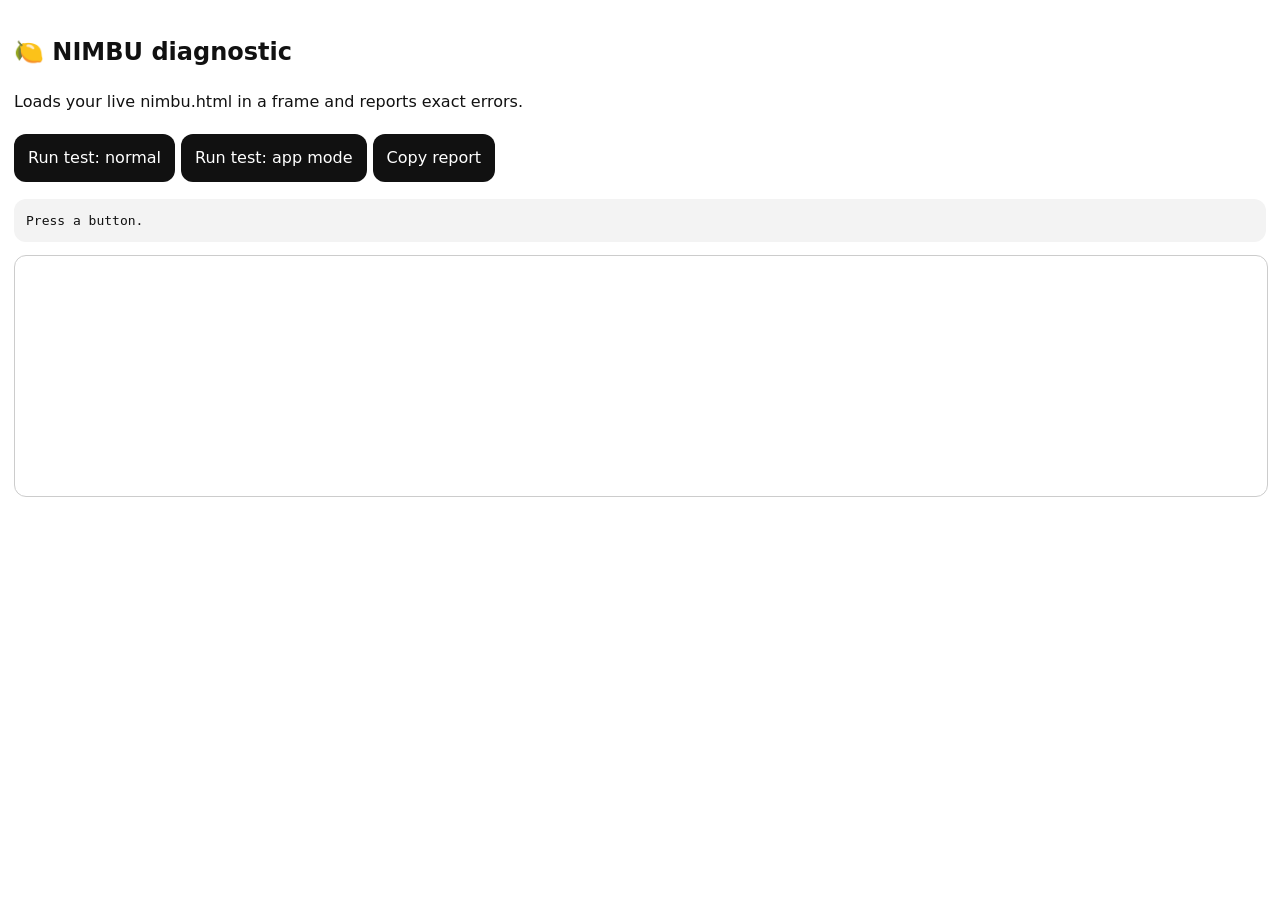
==== diag.html @ 6d05813f "Create diag.html" ====
<!doctype html>
<html lang="en"><head><meta charset="utf-8">
<meta name="viewport" content="width=device-width,initial-scale=1">
<title>NIMBU diagnostic</title>
<style>
body{font:16px/1.5 system-ui,sans-serif;margin:0;padding:14px;background:#fff;color:#111}
button{font:inherit;padding:12px 14px;border:0;border-radius:12px;background:#111;color:#fff;margin:4px 6px 4px 0}
pre{background:#f3f3f3;border-radius:12px;padding:12px;white-space:pre-wrap;word-break:break-word;font-size:13px}
iframe{width:100%;height:240px;border:1px solid #ccc;border-radius:12px;background:#fff}
</style></head><body>
<h2>🍋 NIMBU diagnostic</h2>
<p>Loads your live nimbu.html in a frame and reports exact errors.</p>
<button id="n">Run test: normal</button><button id="a">Run test: app mode</button><button id="c">Copy report</button>
<pre id="out">Press a button.</pre>
<iframe id="f" title="test"></iframe>
<script>
var out=document.getElementById("out"),f=document.getElementById("f"),lines=[];
function log(t){lines.push(t);out.textContent=lines.join("\n");}
window.addEventListener("message",function(e){if(e.data&&e.data.nimbuDiag)log("• "+e.data.nimbuDiag);});
function catcher(appMode){
 return '<script>(function(){'+
 (appMode?'document.documentElement.classList.add("is-app");':'')+
 'function s(t){parent.postMessage({nimbuDiag:t},"*")}'+
 'window.addEventListener("error",function(e){var t=e.target;if(t&&t!==window&&(t.src||t.href))s("FILE NOT LOADED: "+(t.src||t.href));else s("JS ERROR: "+e.message+" @ "+String(e.filename||"").split("/").pop()+":"+e.lineno+":"+e.colno)},true);'+
 'window.addEventListener("unhandledrejection",function(e){s("PROMISE ERROR: "+(e.reason&&e.reason.message||e.reason))});'+
 '})();<\/script>';
}
function run(appMode){
 lines=[];log("Running ("+(appMode?"app mode":"normal")+")...");
 fetch("nimbu.html?t="+Date.now(),{cache:"no-store"}).then(function(r){
  log("nimbu.html status: "+r.status);return r.text();
 }).then(function(html){
  var scripts=[],re=/<script[^>]*\ssrc=["']([^"']+)["']/gi,m;
  while((m=re.exec(html)))scripts.push(m[1]);
  log("Script order in nimbu.html:\n  "+scripts.join("\n  "));
  log("Supabase CDN tag: "+/supabase/i.test(scripts.join(" ").replace(/supabase\.js/g,""))+" | supabase.js tag: "+scripts.some(function(x){return /^supabase\.js/.test(x)}));
  var inst=html.replace(/<head[^>]*>/i,function(h){return h+catcher(appMode)});
  f.onload=function(){setTimeout(report,2500)};
  f.srcdoc=inst;
 }).catch(function(e){log("FETCH FAILED: "+e)});
}
function report(){
 try{
  var w=f.contentWindow,d=f.contentDocument,app=d.getElementById("app");
  log("--- after 2.5 seconds ---");
  log("#app content length: "+(app?app.innerHTML.length:"no #app element"));
  log("typeof render: "+typeof w.render+" | NIMBU data: "+!!w.NIMBU+" | tools: "+(w.NIMBU&&w.NIMBU.tools?w.NIMBU.tools.length:"n/a"));
  log("Supabase client: "+!!w.NIMBU_SUPABASE+" | supabase library: "+!!w.supabase);
  log("is-app class: "+d.documentElement.classList.contains("is-app"));
  log("Page text starts: "+(app?app.textContent.trim().slice(0,80):""));
 }catch(e){log("REPORT FAILED: "+e)}
}
document.getElementById("n").onclick=function(){run(false)};
document.getElementById("a").onclick=function(){run(true)};
document.getElementById("c").onclick=function(){navigator.clipboard.writeText(out.textContent).then(function(){alert("Copied")},function(){alert("Copy blocked: select the text manually")})};
</script></body></html>
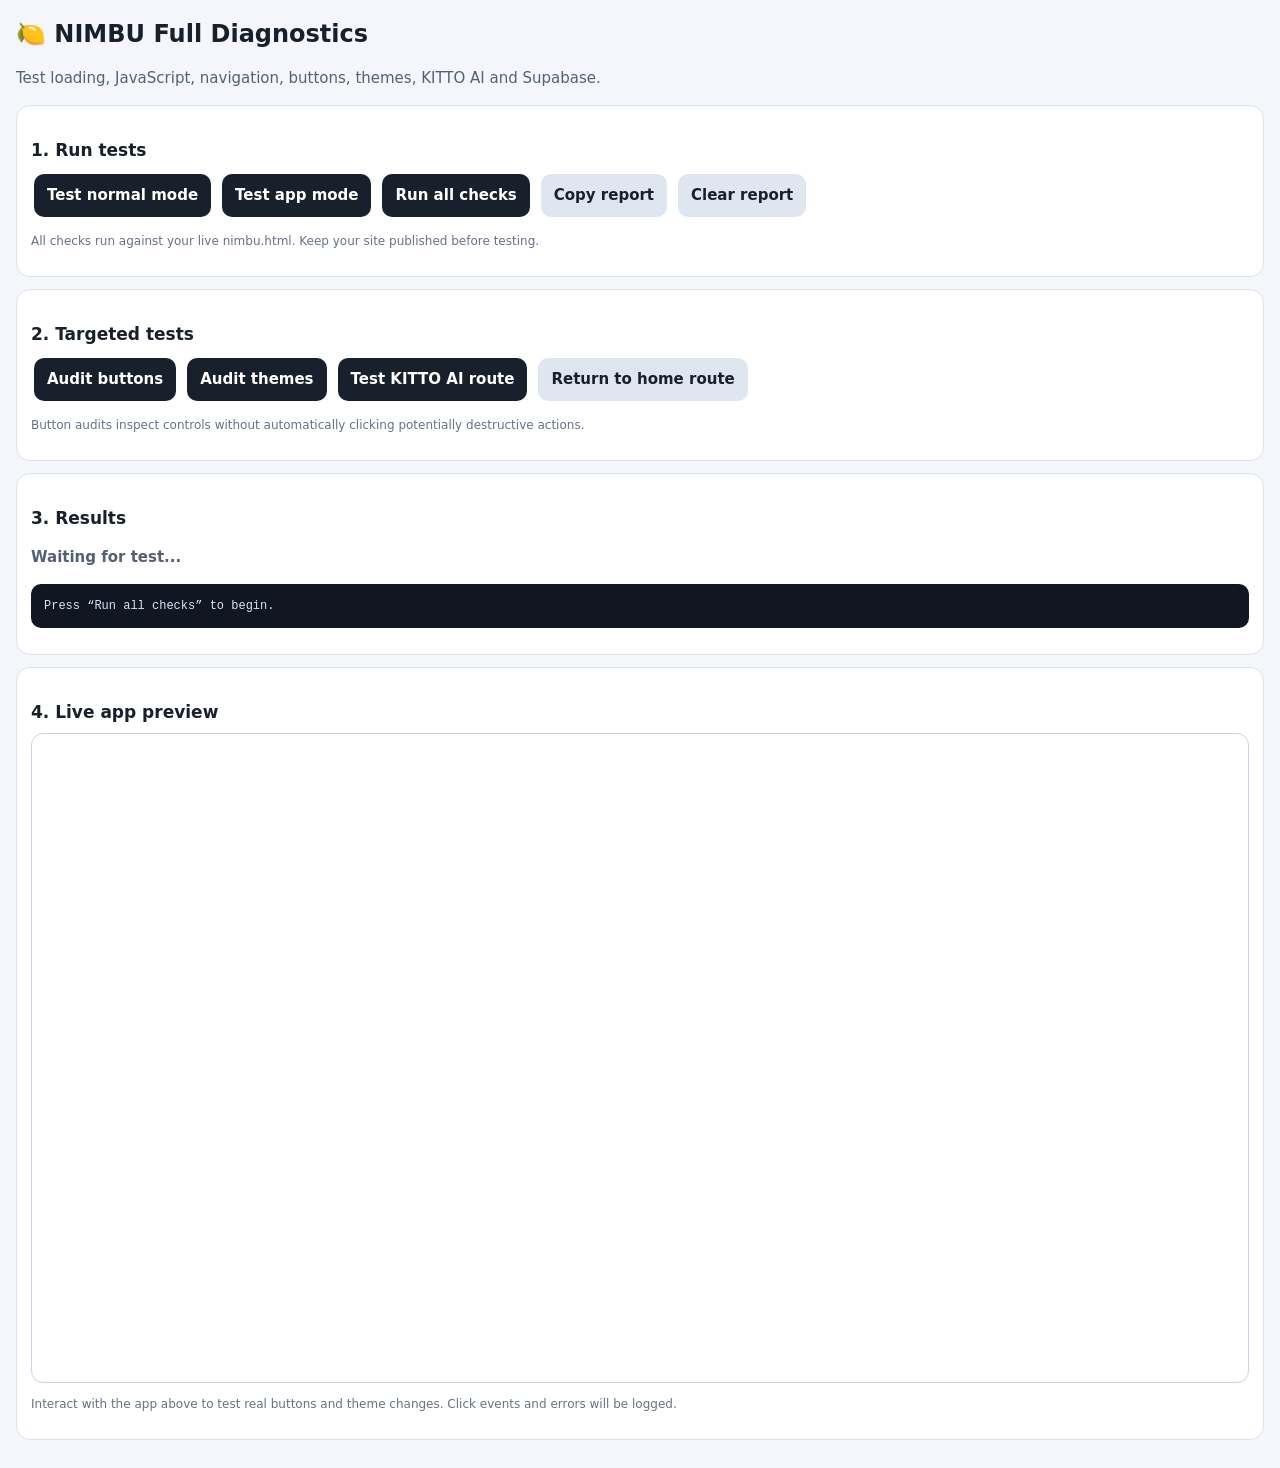
==== commit e4c688fb: "Update diag.html" ====
--- a/diag.html
+++ b/diag.html
@@ -1,56 +1,221 @@
+
 <!doctype html>
-<html lang="en"><head><meta charset="utf-8">
+<html lang="en">
+<head>
+<meta charset="utf-8">
 <meta name="viewport" content="width=device-width,initial-scale=1">
-<title>NIMBU diagnostic</title>
+<title>NIMBU Full Diagnostics</title>
 <style>
-body{font:16px/1.5 system-ui,sans-serif;margin:0;padding:14px;background:#fff;color:#111}
-button{font:inherit;padding:12px 14px;border:0;border-radius:12px;background:#111;color:#fff;margin:4px 6px 4px 0}
-pre{background:#f3f3f3;border-radius:12px;padding:12px;white-space:pre-wrap;word-break:break-word;font-size:13px}
-iframe{width:100%;height:240px;border:1px solid #ccc;border-radius:12px;background:#fff}
-</style></head><body>
-<h2>🍋 NIMBU diagnostic</h2>
-<p>Loads your live nimbu.html in a frame and reports exact errors.</p>
-<button id="n">Run test: normal</button><button id="a">Run test: app mode</button><button id="c">Copy report</button>
-<pre id="out">Press a button.</pre>
-<iframe id="f" title="test"></iframe>
+:root{color-scheme:light}
+*{box-sizing:border-box}
+body{font:15px/1.5 system-ui,sans-serif;margin:0;padding:16px;background:#f4f6fb;color:#18202b}
+h1{font-size:24px;margin:0}
+h2{font-size:17px;margin:18px 0 8px}
+p{color:#536174}
+button{font:inherit;font-weight:600;padding:10px 13px;border:0;border-radius:10px;background:#18202b;color:white;margin:3px;cursor:pointer}
+button.secondary{background:#e0e6ef;color:#18202b}
+button:disabled{opacity:.5}
+.card{background:white;border:1px solid #dce2eb;border-radius:14px;padding:14px;margin:12px 0}
+.actions{display:flex;flex-wrap:wrap;gap:5px}
+pre{white-space:pre-wrap;overflow-wrap:anywhere;background:#101722;color:#d9e5f4;padding:13px;border-radius:10px;font-size:12px;max-height:440px;overflow:auto}
+.status{font-weight:700}
+.pass{color:#16834a}.warn{color:#9a6500}.fail{color:#c32d3b}
+iframe{display:block;width:100%;height:650px;border:1px solid #ccd4e1;border-radius:12px;background:white}
+.small{font-size:12px;color:#657187}
+</style>
+</head>
+<body>
+
+<h1>🍋 NIMBU Full Diagnostics</h1>
+<p>Test loading, JavaScript, navigation, buttons, themes, KITTO AI and Supabase.</p>
+
+<div class="card">
+  <h2>1. Run tests</h2>
+  <div class="actions">
+    <button id="normal">Test normal mode</button>
+    <button id="appmode">Test app mode</button>
+    <button id="all">Run all checks</button>
+    <button id="copy" class="secondary">Copy report</button>
+    <button id="clear" class="secondary">Clear report</button>
+  </div>
+  <p class="small">All checks run against your live nimbu.html. Keep your site published before testing.</p>
+</div>
+
+<div class="card">
+  <h2>2. Targeted tests</h2>
+  <div class="actions">
+    <button id="buttons">Audit buttons</button>
+    <button id="themes">Audit themes</button>
+    <button id="kitto">Test KITTO AI route</button>
+    <button id="home" class="secondary">Return to home route</button>
+  </div>
+  <p class="small">Button audits inspect controls without automatically clicking potentially destructive actions.</p>
+</div>
+
+<div class="card">
+  <h2>3. Results</h2>
+  <p id="summary" class="status">Waiting for test...</p>
+  <pre id="out">Press “Run all checks” to begin.</pre>
+</div>
+
+<div class="card">
+  <h2>4. Live app preview</h2>
+  <iframe id="frame" title="NIMBU live test"></iframe>
+  <p class="small">Interact with the app above to test real buttons and theme changes. Click events and errors will be logged.</p>
+</div>
+
 <script>
-var out=document.getElementById("out"),f=document.getElementById("f"),lines=[];
-function log(t){lines.push(t);out.textContent=lines.join("\n");}
-window.addEventListener("message",function(e){if(e.data&&e.data.nimbuDiag)log("• "+e.data.nimbuDiag);});
-function catcher(appMode){
- return '<script>(function(){'+
- (appMode?'document.documentElement.classList.add("is-app");':'')+
- 'function s(t){parent.postMessage({nimbuDiag:t},"*")}'+
- 'window.addEventListener("error",function(e){var t=e.target;if(t&&t!==window&&(t.src||t.href))s("FILE NOT LOADED: "+(t.src||t.href));else s("JS ERROR: "+e.message+" @ "+String(e.filename||"").split("/").pop()+":"+e.lineno+":"+e.colno)},true);'+
- 'window.addEventListener("unhandledrejection",function(e){s("PROMISE ERROR: "+(e.reason&&e.reason.message||e.reason))});'+
- '})();<\/script>';
-}
+(function(){
+"use strict";
+
+var out=document.getElementById("out");
+var summary=document.getElementById("summary");
+var frame=document.getElementById("frame");
+var lines=[];
+var results={pass:0,warn:0,fail:0};
+var currentMode="normal";
+var testStarted=false;
+
+function log(message,type){
+  type=type||"info";
+  var prefix={pass:"PASS",warn:"WARN",fail:"FAIL",info:"INFO"};
+  lines.push("["+prefix[type]+"] "+message);
+  results[type==="pass"?"pass":type==="warn"?"warn":type==="fail"?"fail":"pass"]++;
+  out.textContent=lines.join("\n");
+  summary.textContent=
+    "PASS: "+results.pass+" | WARN: "+results.warn+" | FAIL: "+results.fail;
+  summary.className="status "+
+    (results.fail?"fail":results.warn?"warn":"pass");
+}
+
+function reset(title){
+  lines=[];
+  results={pass:0,warn:0,fail:0};
+  testStarted=true;
+  log(title);
+}
+
+function send(action,data){
+  frame.contentWindow.postMessage(
+    Object.assign({nimbuTester:action},data||{}),"*"
+  );
+}
+
+window.addEventListener("message",function(event){
+  var d=event.data;
+  if(!d||!d.nimbuTesterResult)return;
+  if(d.kind==="error")log(d.message,"fail");
+  else if(d.kind==="warn")log(d.message,"warn");
+  else if(d.kind==="pass")log(d.message,"pass");
+  else if(d.kind==="click")log(d.message,"info");
+  else if(d.kind==="theme")log(d.message,d.changed?"pass":"warn");
+  else if(d.kind==="audit")log(d.message,d.level||"info");
+  else if(d.kind==="route")log(d.message,d.ok?"pass":"warn");
+  else if(d.kind==="report")renderReport(d);
+});
+
+function renderReport(d){
+  log("Page title: "+d.title,"info");
+  log("Page URL: "+d.url,"info");
+  log("Document ready: "+d.readyState,"info");
+  log("#app exists: "+d.hasApp,(d.hasApp?"pass":"fail"));
+  log("#app content length: "+d.appLength,
+      d.appLength?"pass":"fail");
+  log("render() available: "+d.hasRender,
+      d.hasRender?"pass":"fail");
+  log("NIMBU data available: "+d.hasData,
+      d.hasData?"pass":"fail");
+  log("Tools loaded: "+d.toolCount,
+      d.toolCount>0?"pass":"warn");
+  log("Supabase client available: "+d.hasSupabase,
+      d.hasSupabase?"pass":"warn");
+  log("Supabase library available: "+d.hasSupabaseLibrary,
+      d.hasSupabaseLibrary?"pass":"warn");
+  log("Page theme classes: "+d.themeClasses,"info");
+  log("Body background: "+d.bodyBackground,"info");
+  log("Visible buttons: "+d.buttonCount,"info");
+  log("Forms: "+d.formCount+" | Inputs: "+d.inputCount,"info");
+  log("Stylesheets: "+d.cssCount,"info");
+  log("Scripts: "+d.scriptCount,"info");
+  log("Page text: "+d.pageText,"info");
+}
+
+function makeInstrumentation(appMode){
+return '<script>(function(){'+
+(appMode?'document.documentElement.classList.add("is-app");':'')+
+'function send(kind,message,extra){parent.postMessage(Object.assign({nimbuTesterResult:true,kind:kind,message:message},extra||{}),"*");}'+
+'window.addEventListener("error",function(e){var t=e.target;if(t&&t!==window&&(t.src||t.href)){send("error","Resource failed: "+(t.src||t.href));}else{send("error","JS ERROR: "+e.message+" @ "+String(e.filename||"").split("/").pop()+":"+e.lineno+":"+e.colno);}},true);'+
+'window.addEventListener("unhandledrejection",function(e){send("error","Promise rejection: "+(e.reason&&e.reason.message||e.reason));});'+
+'window.addEventListener("click",function(e){var t=e.target.closest&&e.target.closest("button,a,input[type=submit],input[type=button],[role=button]");if(!t)return;var label=(t.innerText||t.value||t.getAttribute("aria-label")||t.title||"unlabelled").trim().slice(0,100);send("click","Clicked: "+label+" | "+t.tagName+" | disabled="+!!t.disabled);setTimeout(function(){var bg=getComputedStyle(document.body).backgroundColor;send("theme","After click '"+label+"': body background="+bg,{changed:bg!==window.__testerLastBg});window.__testerLastBg=bg;},700);},true);'+
+'window.__testerLastBg=getComputedStyle(document.body).backgroundColor;'+
+'window.addEventListener("message",function(e){var d=e.data;if(!d||!d.nimbuTester)return;try{if(d.nimbuTester==="report"){var a=document.getElementById("app"),buttons=[].slice.call(document.querySelectorAll("button,[role=button],input[type=button],input[type=submit]"));var r={title:document.title,url:location.href,readyState:document.readyState,hasApp:!!a,appLength:a?a.innerHTML.length:0,hasRender:typeof window.render==="function",hasData:!!window.NIMBU,toolCount:window.NIMBU&&window.NIMBU.tools?window.NIMBU.tools.length:0,hasSupabase:!!window.NIMBU_SUPABASE,hasSupabaseLibrary:!!window.supabase,themeClasses:document.documentElement.className,bodyBackground:getComputedStyle(document.body).backgroundColor,buttonCount:buttons.length,formCount:document.forms.length,inputCount:document.querySelectorAll("input,textarea,select").length,cssCount:document.styleSheets.length,scriptCount:document.scripts.length,pageText:(a?a.innerText:document.body.innerText).trim().slice(0,180)};parent.postMessage({nimbuTesterResult:true,kind:"report",...r},"*");}'+
+'if(d.nimbuTester==="buttons"){var bs=[].slice.call(document.querySelectorAll("button,[role=button],input[type=button],input[type=submit]"));send("audit","--- Button audit: "+bs.length+" controls ---");bs.forEach(function(b,i){var label=(b.innerText||b.value||b.getAttribute("aria-label")||b.title||"UNLABELLED").trim().replace(/\\s+/g," ").slice(0,70);var inline=!!b.onclick;var disabled=!!b.disabled;var hasId=b.id?"#"+b.id:"";send("audit",(i+1)+". "+label+" "+hasId+" disabled="+disabled+" inlineHandler="+inline,{level:disabled?"warn":"info"});});send("audit","Note: addEventListener handlers cannot be reliably detected from the DOM. Click each control manually to confirm its behavior.");}'+
+'if(d.nimbuTester==="themes"){send("audit","--- Theme audit ---");send("audit","Root classes: "+document.documentElement.className);send("audit","Body classes: "+document.body.className);send("audit","Body background: "+getComputedStyle(document.body).backgroundColor);var vars=["--bg","--text","--surface","--card","--primary","--accent"];vars.forEach(function(v){var x=getComputedStyle(document.documentElement).getPropertyValue(v).trim()||getComputedStyle(document.body).getPropertyValue(v).trim();send("audit",v+" = "+(x||"(not defined)"),{level:x?"pass":"warn"});});var els=[].slice.call(document.querySelectorAll("button,a,[role=button],select"));var found=els.filter(function(x){return /theme|dark|light|midnight|snow|aurora|sunset|appearance/i.test((x.innerText||"")+" "+(x.title||"")+" "+(x.getAttribute("aria-label")||"")+" "+(x.id||"")+" "+(x.className||""));});send("audit","Theme-related controls found: "+found.length,{level:found.length?"pass":"warn"});found.forEach(function(x){send("audit","Theme control: "+(x.innerText||x.title||x.id||x.tagName).trim().slice(0,80));});}'+
+'if(d.nimbuTester==="route"){location.hash="#/ask";setTimeout(function(){var a=document.getElementById("app");var text=(a?a.innerText:document.body.innerText).trim();var nested=[].slice.call(document.querySelectorAll("iframe")).map(function(x){return x.getAttribute("src")||"(no src)"});send("route","KITTO route hash="+location.hash+" | app text length="+text.length+" | nested iframes="+nested.join(", "),{ok:!!a&&text.length>0});},1600);}'+
+'if(d.nimbuTester==="home"){location.hash="#/";setTimeout(function(){send("route","Returned to home route: "+location.hash,{ok:!!document.getElementById("app")});},700);}'+
+'}catch(err){send("error","Tester command failed: "+err.message);}});'+
+'})();<\/script>';
+}
+
 function run(appMode){
- lines=[];log("Running ("+(appMode?"app mode":"normal")+")...");
- fetch("nimbu.html?t="+Date.now(),{cache:"no-store"}).then(function(r){
-  log("nimbu.html status: "+r.status);return r.text();
- }).then(function(html){
-  var scripts=[],re=/<script[^>]*\ssrc=["']([^"']+)["']/gi,m;
-  while((m=re.exec(html)))scripts.push(m[1]);
-  log("Script order in nimbu.html:\n  "+scripts.join("\n  "));
-  log("Supabase CDN tag: "+/supabase/i.test(scripts.join(" ").replace(/supabase\.js/g,""))+" | supabase.js tag: "+scripts.some(function(x){return /^supabase\.js/.test(x)}));
-  var inst=html.replace(/<head[^>]*>/i,function(h){return h+catcher(appMode)});
-  f.onload=function(){setTimeout(report,2500)};
-  f.srcdoc=inst;
- }).catch(function(e){log("FETCH FAILED: "+e)});
-}
-function report(){
- try{
-  var w=f.contentWindow,d=f.contentDocument,app=d.getElementById("app");
-  log("--- after 2.5 seconds ---");
-  log("#app content length: "+(app?app.innerHTML.length:"no #app element"));
-  log("typeof render: "+typeof w.render+" | NIMBU data: "+!!w.NIMBU+" | tools: "+(w.NIMBU&&w.NIMBU.tools?w.NIMBU.tools.length:"n/a"));
-  log("Supabase client: "+!!w.NIMBU_SUPABASE+" | supabase library: "+!!w.supabase);
-  log("is-app class: "+d.documentElement.classList.contains("is-app"));
-  log("Page text starts: "+(app?app.textContent.trim().slice(0,80):""));
- }catch(e){log("REPORT FAILED: "+e)}
-}
-document.getElementById("n").onclick=function(){run(false)};
-document.getElementById("a").onclick=function(){run(true)};
-document.getElementById("c").onclick=function(){navigator.clipboard.writeText(out.textContent).then(function(){alert("Copied")},function(){alert("Copy blocked: select the text manually")})};
-</script></body></html>+  currentMode=appMode?"app":"normal";
+  reset("Running "+currentMode+" mode...");
+  log("Fetching nimbu.html...");
+  fetch("./nimbu.html?diag="+Date.now(),{cache:"no-store"})
+  .then(function(response){
+    log("HTTP status: "+response.status,response.ok?"pass":"fail");
+    if(!response.ok)throw new Error("nimbu.html returned "+response.status);
+    return response.text();
+  })
+  .then(function(html){
+    var base=new URL("./nimbu.html",location.href).href;
+    html=html.replace(/<head([^>]*)>/i,function(match,attrs){
+      return "<head"+attrs+"><base href=\""+base.replace(/"/g,"&quot;")+"\">";
+    });
+    html=html.replace(/<head([^>]*)>/i,function(match,attrs){
+      return match+makeInstrumentation(appMode);
+    });
+    frame.onload=function(){
+      log("Preview loaded. Waiting for scripts...", "info");
+      setTimeout(function(){send("report");},1800);
+    };
+    frame.srcdoc=html;
+  })
+  .catch(function(error){log("Could not load page: "+error.message,"fail");});
+}
+
+function command(name){
+  if(!frame.contentWindow||!frame.contentDocument||!frame.contentDocument.body){
+    log("Run a page test first.","warn");return;
+  }
+  send(name);
+}
+
+document.getElementById("normal").onclick=function(){run(false);};
+document.getElementById("appmode").onclick=function(){run(true);};
+document.getElementById("all").onclick=function(){
+  run(false);
+  setTimeout(function(){
+    command("buttons");
+    command("themes");
+  },4500);
+};
+document.getElementById("buttons").onclick=function(){command("buttons");};
+document.getElementById("themes").onclick=function(){command("themes");};
+document.getElementById("kitto").onclick=function(){command("route");};
+document.getElementById("home").onclick=function(){command("home");};
+document.getElementById("clear").onclick=function(){
+  reset("Report cleared.");
+};
+document.getElementById("copy").onclick=function(){
+  var text=out.textContent;
+  if(navigator.clipboard&&navigator.clipboard.writeText){
+    navigator.clipboard.writeText(text).then(function(){
+      alert("Report copied.");
+    }).catch(function(){prompt("Copy report:",text);});
+  }else prompt("Copy report:",text);
+};
+})();
+</script>
+</body>
+</html>
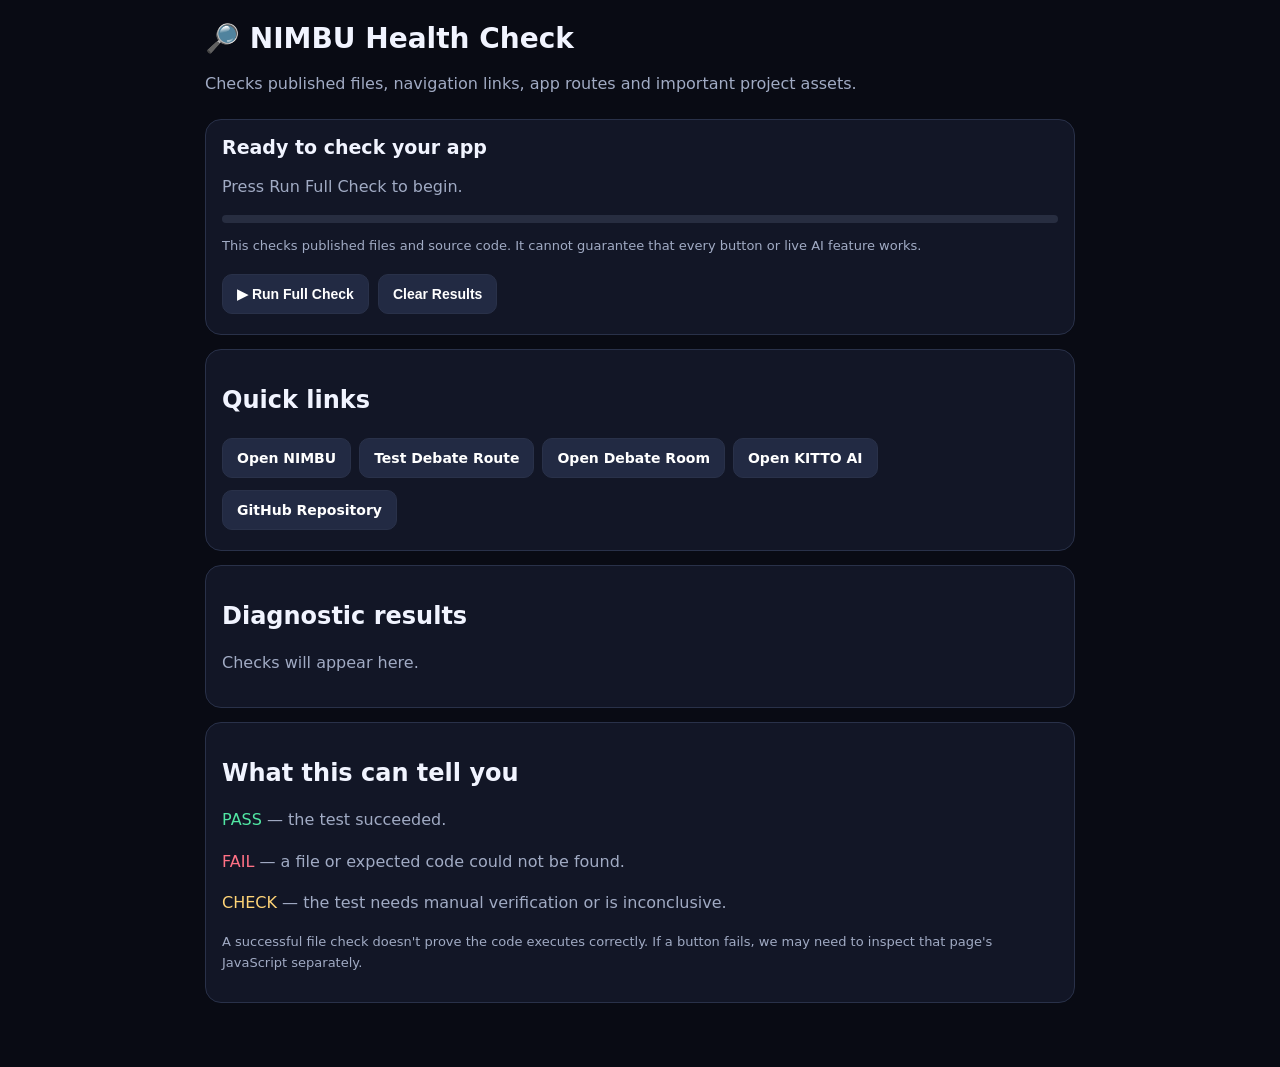
==== commit 352687bf: "Update diag.html" ====
--- a/diag.html
+++ b/diag.html
@@ -1,220 +1,427 @@
 
-<!doctype html>
+<!DOCTYPE html>
 <html lang="en">
 <head>
-<meta charset="utf-8">
-<meta name="viewport" content="width=device-width,initial-scale=1">
-<title>NIMBU Full Diagnostics</title>
+<meta charset="UTF-8">
+<meta name="viewport" content="width=device-width, initial-scale=1.0">
+<title>NIMBU Health Check</title>
 <style>
-:root{color-scheme:light}
-*{box-sizing:border-box}
-body{font:15px/1.5 system-ui,sans-serif;margin:0;padding:16px;background:#f4f6fb;color:#18202b}
-h1{font-size:24px;margin:0}
-h2{font-size:17px;margin:18px 0 8px}
-p{color:#536174}
-button{font:inherit;font-weight:600;padding:10px 13px;border:0;border-radius:10px;background:#18202b;color:white;margin:3px;cursor:pointer}
-button.secondary{background:#e0e6ef;color:#18202b}
-button:disabled{opacity:.5}
-.card{background:white;border:1px solid #dce2eb;border-radius:14px;padding:14px;margin:12px 0}
-.actions{display:flex;flex-wrap:wrap;gap:5px}
-pre{white-space:pre-wrap;overflow-wrap:anywhere;background:#101722;color:#d9e5f4;padding:13px;border-radius:10px;font-size:12px;max-height:440px;overflow:auto}
-.status{font-weight:700}
-.pass{color:#16834a}.warn{color:#9a6500}.fail{color:#c32d3b}
-iframe{display:block;width:100%;height:650px;border:1px solid #ccd4e1;border-radius:12px;background:white}
-.small{font-size:12px;color:#657187}
+:root {
+  color-scheme: dark;
+  --bg: #090b14;
+  --panel: #121626;
+  --border: #293149;
+  --text: #f1f4ff;
+  --muted: #a1abc4;
+  --green: #51e6a3;
+  --red: #ff7185;
+  --yellow: #ffd477;
+  --blue: #9daaff;
+}
+* { box-sizing: border-box; }
+body {
+  margin: 0;
+  background: var(--bg);
+  color: var(--text);
+  font-family: system-ui, sans-serif;
+}
+main { max-width: 900px; margin: auto; padding: 22px 15px 50px; }
+header { margin-bottom: 22px; }
+h1 { margin: 0 0 7px; font-size: 28px; }
+p { color: var(--muted); line-height: 1.6; }
+.panel {
+  background: var(--panel);
+  border: 1px solid var(--border);
+  border-radius: 16px;
+  padding: 16px;
+  margin: 14px 0;
+}
+.summary { font-size: 19px; font-weight: 750; }
+.progress {
+  height: 8px; background: #272d40;
+  border-radius: 10px; overflow: hidden; margin-top: 12px;
+}
+#bar { width: 0%; height: 100%; background: var(--green); transition: width .2s; }
+.check {
+  display: flex; align-items: flex-start; gap: 12px;
+  padding: 13px 0; border-bottom: 1px solid var(--border);
+}
+.check:last-child { border-bottom: 0; }
+.status { min-width: 78px; font-size: 12px; font-weight: 800; }
+.pass { color: var(--green); }
+.fail { color: var(--red); }
+.warn { color: var(--yellow); }
+.pending { color: var(--muted); }
+.detail { min-width: 0; flex: 1; }
+.detail strong { display: block; overflow-wrap: anywhere; }
+.detail small {
+  display: block; color: var(--muted); margin-top: 5px;
+  overflow-wrap: anywhere; line-height: 1.5;
+}
+button, .link {
+  display: inline-block; padding: 11px 14px; border-radius: 10px;
+  border: 1px solid var(--border); background: #222a43;
+  color: white; text-decoration: none; font-size: 14px;
+  font-weight: 700; cursor: pointer; margin: 4px 4px 4px 0;
+}
+button:disabled { opacity: .5; }
+.links { display: flex; flex-wrap: wrap; gap: 4px; }
+.note { font-size: 13px; }
+code { color: var(--blue); overflow-wrap: anywhere; }
 </style>
 </head>
 <body>
-
-<h1>🍋 NIMBU Full Diagnostics</h1>
-<p>Test loading, JavaScript, navigation, buttons, themes, KITTO AI and Supabase.</p>
-
-<div class="card">
-  <h2>1. Run tests</h2>
-  <div class="actions">
-    <button id="normal">Test normal mode</button>
-    <button id="appmode">Test app mode</button>
-    <button id="all">Run all checks</button>
-    <button id="copy" class="secondary">Copy report</button>
-    <button id="clear" class="secondary">Clear report</button>
-  </div>
-  <p class="small">All checks run against your live nimbu.html. Keep your site published before testing.</p>
-</div>
-
-<div class="card">
-  <h2>2. Targeted tests</h2>
-  <div class="actions">
-    <button id="buttons">Audit buttons</button>
-    <button id="themes">Audit themes</button>
-    <button id="kitto">Test KITTO AI route</button>
-    <button id="home" class="secondary">Return to home route</button>
-  </div>
-  <p class="small">Button audits inspect controls without automatically clicking potentially destructive actions.</p>
-</div>
-
-<div class="card">
-  <h2>3. Results</h2>
-  <p id="summary" class="status">Waiting for test...</p>
-  <pre id="out">Press “Run all checks” to begin.</pre>
-</div>
-
-<div class="card">
-  <h2>4. Live app preview</h2>
-  <iframe id="frame" title="NIMBU live test"></iframe>
-  <p class="small">Interact with the app above to test real buttons and theme changes. Click events and errors will be logged.</p>
-</div>
+<main>
+  <header>
+    <h1>🔎 NIMBU Health Check</h1>
+    <p>Checks published files, navigation links, app routes and important project assets.</p>
+  </header>
+
+  <section class="panel">
+    <div class="summary" id="summary">Ready to check your app</div>
+    <p id="progressText">Press Run Full Check to begin.</p>
+    <div class="progress"><div id="bar"></div></div>
+    <p class="note">This checks published files and source code. It cannot guarantee that every button or live AI feature works.</p>
+    <button id="run">▶ Run Full Check</button>
+    <button id="clear">Clear Results</button>
+  </section>
+
+  <section class="panel">
+    <h2>Quick links</h2>
+    <div class="links">
+      <a class="link" href="./nimbu.html">Open NIMBU</a>
+      <a class="link" href="./nimbu.html#/debate">Test Debate Route</a>
+      <a class="link" href="./debate.html">Open Debate Room</a>
+      <a class="link" href="./kitto-ai.html">Open KITTO AI</a>
+      <a class="link" href="https://github.com/aryanchaudhary5446-eng/nimbu">GitHub Repository</a>
+    </div>
+  </section>
+
+  <section class="panel">
+    <h2>Diagnostic results</h2>
+    <div id="results"><p>Checks will appear here.</p></div>
+  </section>
+
+  <section class="panel">
+    <h2>What this can tell you</h2>
+    <p><span class="pass">PASS</span> — the test succeeded.</p>
+    <p><span class="fail">FAIL</span> — a file or expected code could not be found.</p>
+    <p><span class="warn">CHECK</span> — the test needs manual verification or is inconclusive.</p>
+    <p class="note">A successful file check doesn't prove the code executes correctly. If a button fails, we may need to inspect that page's JavaScript separately.</p>
+  </section>
+</main>
 
 <script>
-(function(){
-"use strict";
-
-var out=document.getElementById("out");
-var summary=document.getElementById("summary");
-var frame=document.getElementById("frame");
-var lines=[];
-var results={pass:0,warn:0,fail:0};
-var currentMode="normal";
-var testStarted=false;
-
-function log(message,type){
-  type=type||"info";
-  var prefix={pass:"PASS",warn:"WARN",fail:"FAIL",info:"INFO"};
-  lines.push("["+prefix[type]+"] "+message);
-  results[type==="pass"?"pass":type==="warn"?"warn":type==="fail"?"fail":"pass"]++;
-  out.textContent=lines.join("\n");
-  summary.textContent=
-    "PASS: "+results.pass+" | WARN: "+results.warn+" | FAIL: "+results.fail;
-  summary.className="status "+
-    (results.fail?"fail":results.warn?"warn":"pass");
-}
-
-function reset(title){
-  lines=[];
-  results={pass:0,warn:0,fail:0};
-  testStarted=true;
-  log(title);
-}
-
-function send(action,data){
-  frame.contentWindow.postMessage(
-    Object.assign({nimbuTester:action},data||{}),"*"
-  );
-}
-
-window.addEventListener("message",function(event){
-  var d=event.data;
-  if(!d||!d.nimbuTesterResult)return;
-  if(d.kind==="error")log(d.message,"fail");
-  else if(d.kind==="warn")log(d.message,"warn");
-  else if(d.kind==="pass")log(d.message,"pass");
-  else if(d.kind==="click")log(d.message,"info");
-  else if(d.kind==="theme")log(d.message,d.changed?"pass":"warn");
-  else if(d.kind==="audit")log(d.message,d.level||"info");
-  else if(d.kind==="route")log(d.message,d.ok?"pass":"warn");
-  else if(d.kind==="report")renderReport(d);
-});
-
-function renderReport(d){
-  log("Page title: "+d.title,"info");
-  log("Page URL: "+d.url,"info");
-  log("Document ready: "+d.readyState,"info");
-  log("#app exists: "+d.hasApp,(d.hasApp?"pass":"fail"));
-  log("#app content length: "+d.appLength,
-      d.appLength?"pass":"fail");
-  log("render() available: "+d.hasRender,
-      d.hasRender?"pass":"fail");
-  log("NIMBU data available: "+d.hasData,
-      d.hasData?"pass":"fail");
-  log("Tools loaded: "+d.toolCount,
-      d.toolCount>0?"pass":"warn");
-  log("Supabase client available: "+d.hasSupabase,
-      d.hasSupabase?"pass":"warn");
-  log("Supabase library available: "+d.hasSupabaseLibrary,
-      d.hasSupabaseLibrary?"pass":"warn");
-  log("Page theme classes: "+d.themeClasses,"info");
-  log("Body background: "+d.bodyBackground,"info");
-  log("Visible buttons: "+d.buttonCount,"info");
-  log("Forms: "+d.formCount+" | Inputs: "+d.inputCount,"info");
-  log("Stylesheets: "+d.cssCount,"info");
-  log("Scripts: "+d.scriptCount,"info");
-  log("Page text: "+d.pageText,"info");
-}
-
-function makeInstrumentation(appMode){
-return '<script>(function(){'+
-(appMode?'document.documentElement.classList.add("is-app");':'')+
-'function send(kind,message,extra){parent.postMessage(Object.assign({nimbuTesterResult:true,kind:kind,message:message},extra||{}),"*");}'+
-'window.addEventListener("error",function(e){var t=e.target;if(t&&t!==window&&(t.src||t.href)){send("error","Resource failed: "+(t.src||t.href));}else{send("error","JS ERROR: "+e.message+" @ "+String(e.filename||"").split("/").pop()+":"+e.lineno+":"+e.colno);}},true);'+
-'window.addEventListener("unhandledrejection",function(e){send("error","Promise rejection: "+(e.reason&&e.reason.message||e.reason));});'+
-'window.addEventListener("click",function(e){var t=e.target.closest&&e.target.closest("button,a,input[type=submit],input[type=button],[role=button]");if(!t)return;var label=(t.innerText||t.value||t.getAttribute("aria-label")||t.title||"unlabelled").trim().slice(0,100);send("click","Clicked: "+label+" | "+t.tagName+" | disabled="+!!t.disabled);setTimeout(function(){var bg=getComputedStyle(document.body).backgroundColor;send("theme","After click '"+label+"': body background="+bg,{changed:bg!==window.__testerLastBg});window.__testerLastBg=bg;},700);},true);'+
-'window.__testerLastBg=getComputedStyle(document.body).backgroundColor;'+
-'window.addEventListener("message",function(e){var d=e.data;if(!d||!d.nimbuTester)return;try{if(d.nimbuTester==="report"){var a=document.getElementById("app"),buttons=[].slice.call(document.querySelectorAll("button,[role=button],input[type=button],input[type=submit]"));var r={title:document.title,url:location.href,readyState:document.readyState,hasApp:!!a,appLength:a?a.innerHTML.length:0,hasRender:typeof window.render==="function",hasData:!!window.NIMBU,toolCount:window.NIMBU&&window.NIMBU.tools?window.NIMBU.tools.length:0,hasSupabase:!!window.NIMBU_SUPABASE,hasSupabaseLibrary:!!window.supabase,themeClasses:document.documentElement.className,bodyBackground:getComputedStyle(document.body).backgroundColor,buttonCount:buttons.length,formCount:document.forms.length,inputCount:document.querySelectorAll("input,textarea,select").length,cssCount:document.styleSheets.length,scriptCount:document.scripts.length,pageText:(a?a.innerText:document.body.innerText).trim().slice(0,180)};parent.postMessage({nimbuTesterResult:true,kind:"report",...r},"*");}'+
-'if(d.nimbuTester==="buttons"){var bs=[].slice.call(document.querySelectorAll("button,[role=button],input[type=button],input[type=submit]"));send("audit","--- Button audit: "+bs.length+" controls ---");bs.forEach(function(b,i){var label=(b.innerText||b.value||b.getAttribute("aria-label")||b.title||"UNLABELLED").trim().replace(/\\s+/g," ").slice(0,70);var inline=!!b.onclick;var disabled=!!b.disabled;var hasId=b.id?"#"+b.id:"";send("audit",(i+1)+". "+label+" "+hasId+" disabled="+disabled+" inlineHandler="+inline,{level:disabled?"warn":"info"});});send("audit","Note: addEventListener handlers cannot be reliably detected from the DOM. Click each control manually to confirm its behavior.");}'+
-'if(d.nimbuTester==="themes"){send("audit","--- Theme audit ---");send("audit","Root classes: "+document.documentElement.className);send("audit","Body classes: "+document.body.className);send("audit","Body background: "+getComputedStyle(document.body).backgroundColor);var vars=["--bg","--text","--surface","--card","--primary","--accent"];vars.forEach(function(v){var x=getComputedStyle(document.documentElement).getPropertyValue(v).trim()||getComputedStyle(document.body).getPropertyValue(v).trim();send("audit",v+" = "+(x||"(not defined)"),{level:x?"pass":"warn"});});var els=[].slice.call(document.querySelectorAll("button,a,[role=button],select"));var found=els.filter(function(x){return /theme|dark|light|midnight|snow|aurora|sunset|appearance/i.test((x.innerText||"")+" "+(x.title||"")+" "+(x.getAttribute("aria-label")||"")+" "+(x.id||"")+" "+(x.className||""));});send("audit","Theme-related controls found: "+found.length,{level:found.length?"pass":"warn"});found.forEach(function(x){send("audit","Theme control: "+(x.innerText||x.title||x.id||x.tagName).trim().slice(0,80));});}'+
-'if(d.nimbuTester==="route"){location.hash="#/ask";setTimeout(function(){var a=document.getElementById("app");var text=(a?a.innerText:document.body.innerText).trim();var nested=[].slice.call(document.querySelectorAll("iframe")).map(function(x){return x.getAttribute("src")||"(no src)"});send("route","KITTO route hash="+location.hash+" | app text length="+text.length+" | nested iframes="+nested.join(", "),{ok:!!a&&text.length>0});},1600);}'+
-'if(d.nimbuTester==="home"){location.hash="#/";setTimeout(function(){send("route","Returned to home route: "+location.hash,{ok:!!document.getElementById("app")});},700);}'+
-'}catch(err){send("error","Tester command failed: "+err.message);}});'+
-'})();<\/script>';
-}
-
-function run(appMode){
-  currentMode=appMode?"app":"normal";
-  reset("Running "+currentMode+" mode...");
-  log("Fetching nimbu.html...");
-  fetch("./nimbu.html?diag="+Date.now(),{cache:"no-store"})
-  .then(function(response){
-    log("HTTP status: "+response.status,response.ok?"pass":"fail");
-    if(!response.ok)throw new Error("nimbu.html returned "+response.status);
-    return response.text();
-  })
-  .then(function(html){
-    var base=new URL("./nimbu.html",location.href).href;
-    html=html.replace(/<head([^>]*)>/i,function(match,attrs){
-      return "<head"+attrs+"><base href=\""+base.replace(/"/g,"&quot;")+"\">";
+(() => {
+  "use strict";
+
+  const $ = id => document.getElementById(id);
+  const results = $("results");
+  const runButton = $("run");
+
+  const checks = [
+    {
+      name: "Main app HTML",
+      file: "./nimbu.html",
+      required: true,
+      test: text => ({
+        ok: /<html[\s>]/i.test(text) && /<body[\s>]/i.test(text),
+        detail: "Checks for the main HTML document and body."
+      })
+    },
+    {
+      name: "Navigation: Debate Room button",
+      file: "./nimbu.html",
+      required: true,
+      test: text => ({
+        ok: /href\s*=\s*["']#\/debate["']/i.test(text),
+        detail: 'Looks for href="#/debate" in the published HTML. If missing, check your committed nimbu.html.'
+      })
+    },
+    {
+      name: "App JavaScript",
+      file: "./app.js",
+      required: true,
+      test: text => ({
+        ok: text.length > 100 && /function\s+render|render\s*=\s*(?:function|\()/i.test(text),
+        detail: "Checks that app.js is published and appears to contain the app renderer."
+      })
+    },
+    {
+      name: "Debate route in app.js",
+      file: "./app.js",
+      required: true,
+      test: text => ({
+        ok: /debate\s*:/i.test(text),
+        detail: "Looks for a debate route entry. If missing, the navigation link may not open a view."
+      })
+    },
+    {
+      name: "Debate iframe connection",
+      file: "./app.js",
+      required: true,
+      test: text => ({
+        ok: /debate\s*:[\s\S]{0,1500}debate\.html/i.test(text),
+        detail: "Looks for debate.html near the debate route. A different valid implementation may need manual review."
+      })
+    },
+    {
+      name: "Debate Room HTML",
+      file: "./debate.html",
+      required: true,
+      test: text => ({
+        ok: /<html[\s>]/i.test(text) && /<body[\s>]/i.test(text),
+        detail: "Checks the published standalone Debate Room page."
+      })
+    },
+    {
+      name: "Debate Room CSS",
+      file: "./debate.css",
+      required: true,
+      test: text => ({
+        ok: text.length > 20,
+        detail: "Checks that the debate stylesheet exists and is not empty."
+      })
+    },
+    {
+      name: "Debate Room JavaScript",
+      file: "./debate.js",
+      required: true,
+      test: text => ({
+        ok: text.length > 20,
+        detail: "Checks that the debate JavaScript exists and is not empty."
+      })
+    },
+    {
+      name: "Main stylesheet",
+      file: "./style.css",
+      required: true,
+      test: text => ({
+        ok: text.length > 20,
+        detail: "Checks the main NIMBU stylesheet."
+      })
+    },
+    {
+      name: "Tools data",
+      file: "./data.js",
+      required: false,
+      test: text => ({
+        ok: text.length > 20,
+        detail: "Optional check: tools or app data may be defined here."
+      })
+    },
+    {
+      name: "Pro features",
+      file: "./pro.js",
+      required: false,
+      test: text => ({
+        ok: text.length > 20,
+        detail: "Optional check for the additional NIMBU features script."
+      })
+    },
+    {
+      name: "KITTO AI page",
+      file: "./kitto-ai.html",
+      required: false,
+      test: text => ({
+        ok: /<html[\s>]/i.test(text) && /<body[\s>]/i.test(text),
+        detail: "Optional check for the standalone KITTO AI page."
+      })
+    },
+    {
+      name: "App entry scripts and styles",
+      file: "./nimbu.html",
+      required: true,
+      test: text => {
+        const scripts = [...text.matchAll(/<script\b[^>]*\bsrc\s*=\s*["']([^"']+)["']/gi)]
+          .map(m => m[1]).filter(x => !/^(?:https?:|\/\/|data:)/i.test(x));
+        const styles = [...text.matchAll(/<link\b[^>]*\bhref\s*=\s*["']([^"']+\.css(?:\?[^"']*)?)["']/gi)]
+          .map(m => m[1]).filter(x => !/^(?:https?:|\/\/|data:)/i.test(x));
+        const assets = [...new Set([...scripts, ...styles])];
+        return {
+          ok: assets.length > 0,
+          detail: assets.length
+            ? "Found local references: " + assets.join(", ")
+            : "No local script or stylesheet references were detected."
+        };
+      }
+    }
+  ];
+
+  function addResult(name, status, detail) {
+    const row = document.createElement("div");
+    row.className = "check";
+
+    const badge = document.createElement("div");
+    badge.className = "status " + status;
+    badge.textContent = status === "pass" ? "PASS" :
+      status === "fail" ? "FAIL" :
+      status === "warn" ? "CHECK" : "RUNNING";
+
+    const content = document.createElement("div");
+    content.className = "detail";
+
+    const title = document.createElement("strong");
+    title.textContent = name;
+
+    const description = document.createElement("small");
+    description.textContent = detail;
+
+    content.append(title, description);
+    row.append(badge, content);
+    results.appendChild(row);
+  }
+
+  async function fetchText(file) {
+    const response = await fetch(file, {
+      cache: "no-store",
+      credentials: "same-origin"
     });
-    html=html.replace(/<head([^>]*)>/i,function(match,attrs){
-      return match+makeInstrumentation(appMode);
-    });
-    frame.onload=function(){
-      log("Preview loaded. Waiting for scripts...", "info");
-      setTimeout(function(){send("report");},1800);
-    };
-    frame.srcdoc=html;
-  })
-  .catch(function(error){log("Could not load page: "+error.message,"fail");});
-}
-
-function command(name){
-  if(!frame.contentWindow||!frame.contentDocument||!frame.contentDocument.body){
-    log("Run a page test first.","warn");return;
+
+    if (!response.ok) {
+      throw new Error("HTTP " + response.status);
+    }
+
+    const text = await response.text();
+
+    if (!text || !text.trim()) {
+      throw new Error("File is empty");
+    }
+
+    return text;
   }
-  send(name);
-}
-
-document.getElementById("normal").onclick=function(){run(false);};
-document.getElementById("appmode").onclick=function(){run(true);};
-document.getElementById("all").onclick=function(){
-  run(false);
-  setTimeout(function(){
-    command("buttons");
-    command("themes");
-  },4500);
-};
-document.getElementById("buttons").onclick=function(){command("buttons");};
-document.getElementById("themes").onclick=function(){command("themes");};
-document.getElementById("kitto").onclick=function(){command("route");};
-document.getElementById("home").onclick=function(){command("home");};
-document.getElementById("clear").onclick=function(){
-  reset("Report cleared.");
-};
-document.getElementById("copy").onclick=function(){
-  var text=out.textContent;
-  if(navigator.clipboard&&navigator.clipboard.writeText){
-    navigator.clipboard.writeText(text).then(function(){
-      alert("Report copied.");
-    }).catch(function(){prompt("Copy report:",text);});
-  }else prompt("Copy report:",text);
-};
+
+  async function runCheck(check) {
+    try {
+      const text = await fetchText(check.file);
+      const outcome = check.test(text);
+
+      if (outcome.ok) {
+        addResult(check.name, "pass", check.file + " — " + outcome.detail);
+        return { pass: true, required: check.required };
+      }
+
+      addResult(
+        check.name,
+        check.required ? "fail" : "warn",
+        check.file + " — " + outcome.detail
+      );
+
+      return { pass: false, required: check.required };
+    } catch (error) {
+      addResult(
+        check.name,
+        check.required ? "fail" : "warn",
+        check.file + " — Could not check: " + error.message
+      );
+
+      return { pass: false, required: check.required };
+    }
+  }
+
+  async function checkReferencedAssets() {
+    try {
+      const html = await fetchText("./nimbu.html");
+
+      const refs = [
+        ...[...html.matchAll(/<script\b[^>]*\bsrc\s*=\s*["']([^"']+)["']/gi)].map(m => m[1]),
+        ...[...html.matchAll(/<link\b[^>]*\bhref\s*=\s*["']([^"']+\.css(?:\?[^"']*)?)["']/gi)].map(m => m[1])
+      ];
+
+      const localRefs = [...new Set(refs)].filter(ref =>
+        !/^(?:https?:|\/\/|data:|#)/i.test(ref)
+      );
+
+      if (!localRefs.length) {
+        addResult("Referenced assets", "warn", "No local script or stylesheet paths found.");
+        return { pass: false, required: true };
+      }
+
+      const failures = [];
+
+      for (const ref of localRefs) {
+        try {
+          await fetchText(ref);
+        } catch (error) {
+          failures.push(ref + " (" + error.message + ")");
+        }
+      }
+
+      if (failures.length) {
+        addResult(
+          "Referenced assets",
+          "fail",
+          "These files could not be loaded: " + failures.join(", ")
+        );
+        return { pass: false, required: true };
+      }
+
+      addResult(
+        "Referenced assets",
+        "pass",
+        "All " + localRefs.length + " local script/stylesheet references loaded."
+      );
+
+      return { pass: true, required: true };
+    } catch (error) {
+      addResult("Referenced assets", "fail", error.message);
+      return { pass: false, required: true };
+    }
+  }
+
+  async function runAll() {
+    runButton.disabled = true;
+    results.replaceChildren();
+    $("summary").textContent = "Running checks…";
+    $("progressText").textContent = "Checking published files and routes.";
+    $("bar").style.width = "0%";
+
+    const outcomes = [];
+
+    try {
+      for (let i = 0; i < checks.length; i++) {
+        const outcome = await runCheck(checks[i]);
+        outcomes.push(outcome);
+        $("bar").style.width = Math.round((i + 1) / (checks.length + 1) * 100) + "%";
+        $("progressText").textContent = "Completed " + (i + 1) + " of " + (checks.length + 1) + " checks.";
+      }
+
+      outcomes.push(await checkReferencedAssets());
+
+      const passed = outcomes.filter(x => x.pass).length;
+      const failedRequired = outcomes.filter(x => !x.pass && x.required).length;
+      const warnings = outcomes.filter(x => !x.pass && !x.required).length;
+
+      $("bar").style.width = "100%";
+      $("summary").textContent = failedRequired
+        ? "⚠ " + failedRequired + " required check(s) failed"
+        : "✓ Required checks passed";
+
+      $("progressText").textContent =
+        passed + " passed · " + failedRequired + " required failures · " +
+        warnings + " optional warnings";
+
+      addResult(
+        "Important limitation",
+        "warn",
+        "This page cannot inspect every runtime error or prove every button works. A source file may load but still contain a JavaScript bug."
+      );
+    } catch (error) {
+      addResult("Diagnostic runner", "fail", error.message);
+      $("summary").textContent = "Diagnostic run failed";
+    } finally {
+      runButton.disabled = false;
+    }
+  }
+
+  runButton.addEventListener("click", runAll);
+
+  $("clear").addEventListener("click", () => {
+    results.replaceChildren();
+    $("summary").textContent = "Ready to check your app";
+    $("progressText").textContent = "Press Run Full Check to begin.";
+    $("bar").style.width = "0%";
+  });
 })();
 </script>
 </body>
